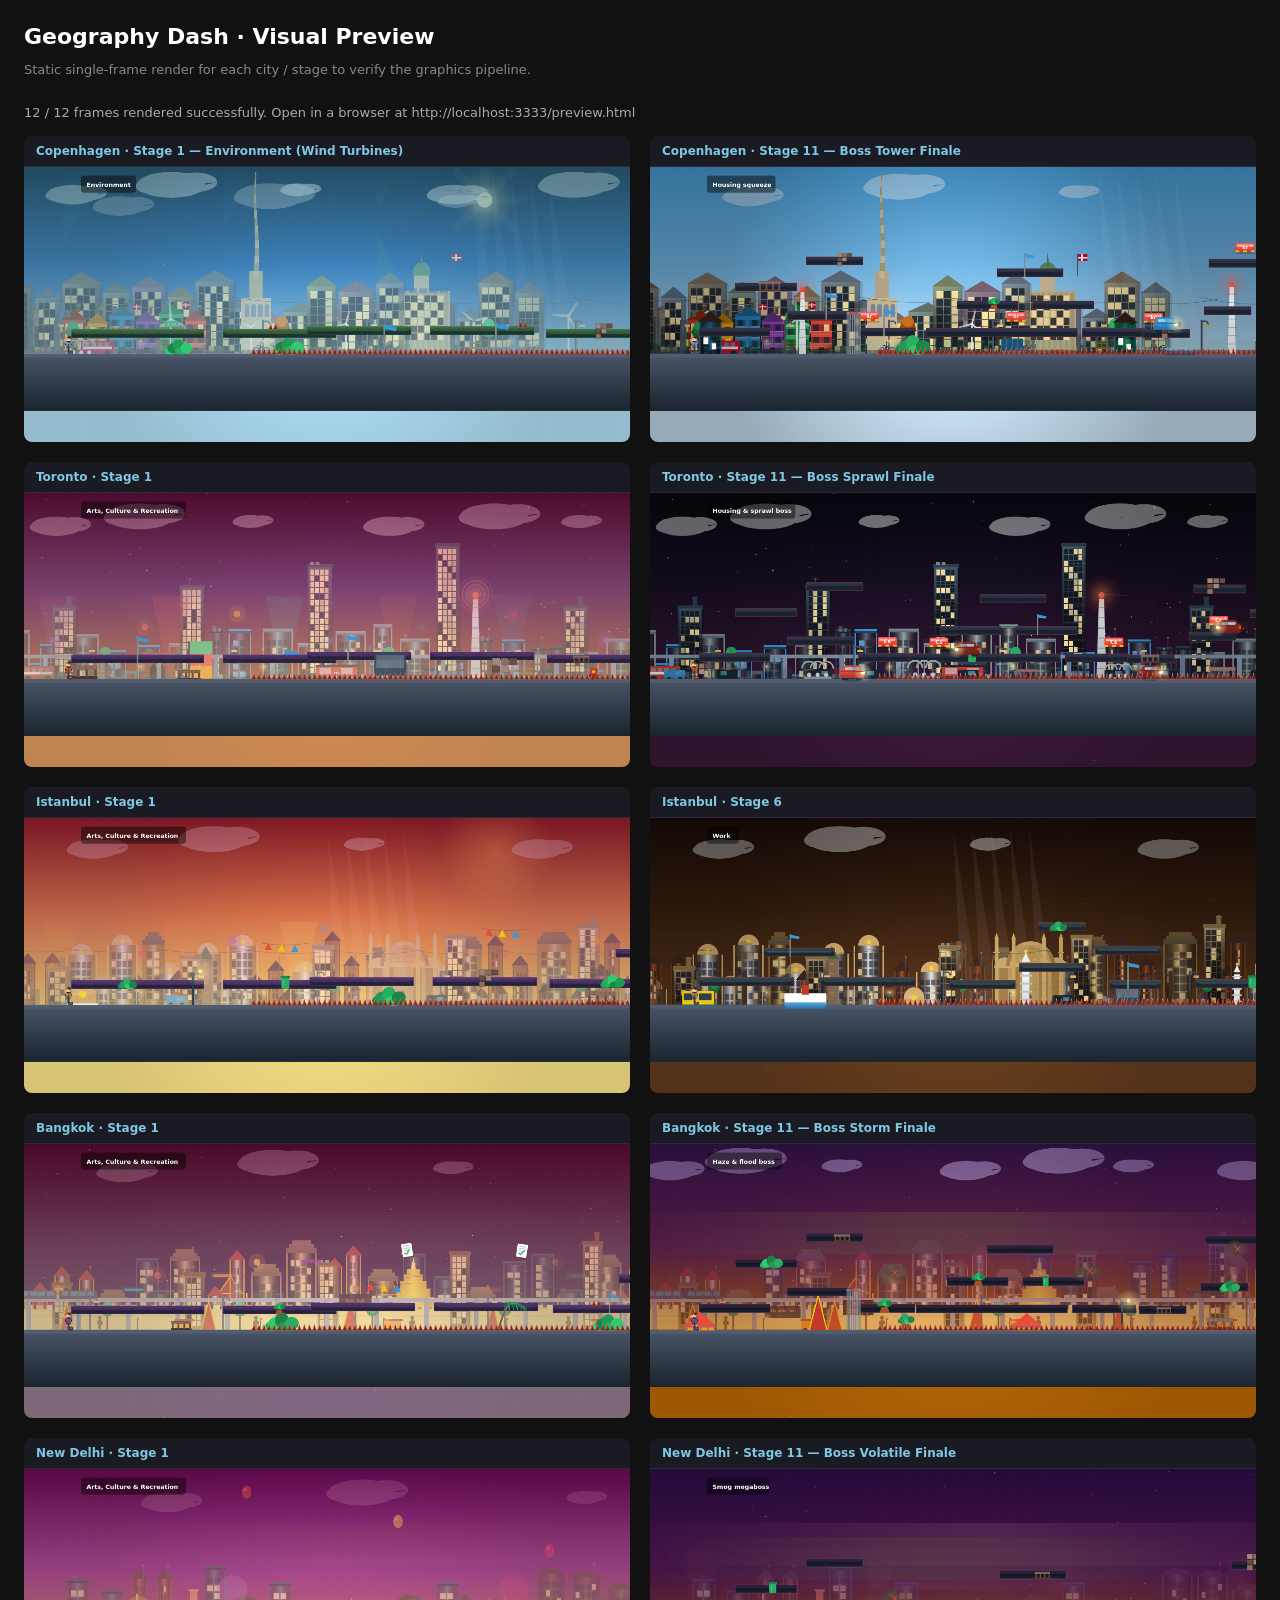
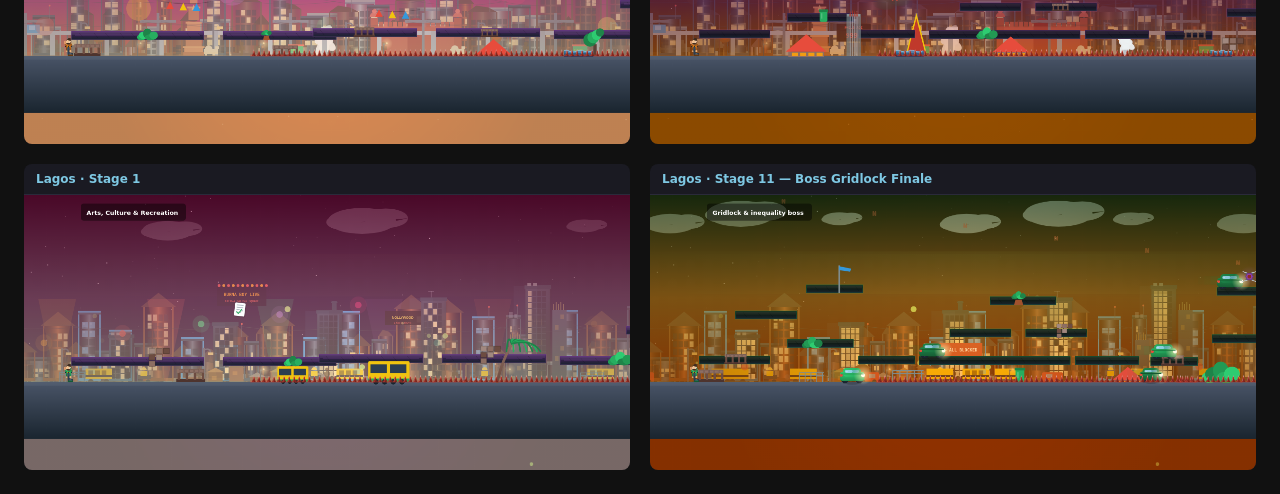
==== preview.html @ f78d0ac2 "Geography Dash!" ====
<!DOCTYPE html>
<html lang="en">
<head>
  <meta charset="utf-8" />
  <title>Geography Dash — Visual Preview</title>
  <style>
    body { background: #111; margin: 0; padding: 24px; font-family: system-ui, sans-serif; color: #eee; }
    h1  { color: #fff; margin: 0 0 4px; font-size: 22px; }
    .sub { color: #888; font-size: 13px; margin-bottom: 28px; }
    .grid { display: grid; grid-template-columns: 1fr 1fr; gap: 20px; }
    .card { background: #1a1a22; border-radius: 8px; overflow: hidden; }
    .card h2 { font-size: 12px; color: #7ec8e3; margin: 0; padding: 8px 12px; border-bottom: 1px solid #2a2a3a; }
    canvas { display: block; width: 100%; }
    #status { color: #aaa; margin-bottom: 16px; font-size: 13px; }
    @media (max-width: 900px) { .grid { grid-template-columns: 1fr; } }
  </style>
</head>
<body>
  <h1>Geography Dash · Visual Preview</h1>
  <p class="sub">Static single-frame render for each city / stage to verify the graphics pipeline.</p>
  <p id="status">Loading scripts…</p>
  <div id="grid" class="grid"></div>

  <script src="js/data.js?v=2"></script>
  <script src="js/deco/core.js?v=2"></script>
  <script src="js/deco/primitives.js?v=2"></script>
  <script src="js/deco/buildings.js?v=2"></script>
  <script src="js/deco/stageThemes.js?v=2"></script>
  <script src="js/deco/player.js?v=2"></script>
  <script src="js/deco/hazards.js?v=2"></script>
  <script src="js/deco/ambient.js?v=2"></script>
  <script src="js/deco/props.js?v=2"></script>
  <script src="js/deco/particles.js?v=2"></script>
  <script src="js/deco/foreground.js?v=2"></script>
  <script src="js/deco/citySkylines.js?v=2"></script>
  <script src="js/deco/stageScatter.js?v=2"></script>
  <script src="js/deco/platforms.js?v=2"></script>
  <script src="js/deco/index.js?v=2"></script>
  <script src="js/sprites.js?v=2"></script>
  <script src="js/cityBackgrounds.js?v=2"></script>
  <script src="js/hubLevels.js?v=2"></script>
  <script src="js/levelTemplates.js?v=2"></script>
  <script src="js/game.js?v=2"></script>

  <script>
    (function () {
      const captures = [
        { cityIdx: 0, stageIdx: 0,  label: 'Copenhagen  ·  Stage 1 — Environment (Wind Turbines)' },
        { cityIdx: 0, stageIdx: 10, label: 'Copenhagen  ·  Stage 11 — Boss Tower Finale' },
        { cityIdx: 1, stageIdx: 0,  label: 'Toronto  ·  Stage 1' },
        { cityIdx: 1, stageIdx: 10, label: 'Toronto  ·  Stage 11 — Boss Sprawl Finale' },
        { cityIdx: 2, stageIdx: 0,  label: 'Istanbul  ·  Stage 1' },
        { cityIdx: 2, stageIdx: 5,  label: 'Istanbul  ·  Stage 6' },
        { cityIdx: 3, stageIdx: 0,  label: 'Bangkok  ·  Stage 1' },
        { cityIdx: 3, stageIdx: 10, label: 'Bangkok  ·  Stage 11 — Boss Storm Finale' },
        { cityIdx: 4, stageIdx: 0,  label: 'New Delhi  ·  Stage 1' },
        { cityIdx: 4, stageIdx: 10, label: 'New Delhi  ·  Stage 11 — Boss Volatile Finale' },
        { cityIdx: 5, stageIdx: 0,  label: 'Lagos  ·  Stage 1' },
        { cityIdx: 5, stageIdx: 10, label: 'Lagos  ·  Stage 11 — Boss Gridlock Finale' },
      ];

      const STATUS = document.getElementById('status');
      const GRID   = document.getElementById('grid');

      STATUS.textContent = 'Rendering frames…';

      const W = 1280, H = 580;
      const c = document.createElement('canvas');
      c.width = W; c.height = H;
      c.style.cssText = 'position:fixed;left:-9999px;top:-9999px;width:' + W + 'px;height:' + H + 'px;';
      document.body.appendChild(c);

      // Slight delay so the body renders the canvas and clientWidth is real
      setTimeout(function () {
        let done = 0;
        const ct = c.getContext('2d');

        for (var i = 0; i < captures.length; i++) {
          var cap = captures[i];
          try {
            var g = new window.GeographyDashGame(c);
            g.beginStage(cap.cityIdx, cap.stageIdx, { checkpointsEnabled: true, resetSpawn: true });
            g.time = 3.0; // advance so animated elements show

            ct.clearRect(0, 0, W, H);
            g.draw();

            // Clone into a display canvas
            var out = document.createElement('canvas');
            out.width = W; out.height = H;
            out.getContext('2d').drawImage(c, 0, 0);

            var card = document.createElement('div');
            card.className = 'card';
            var title = document.createElement('h2');
            title.textContent = cap.label;
            card.appendChild(title);
            card.appendChild(out);
            GRID.appendChild(card);
            done++;
          } catch (e) {
            var card = document.createElement('div');
            card.className = 'card';
            card.innerHTML = '<h2>' + cap.label + ' — ERROR</h2><pre style="color:#f66;padding:8px;font-size:11px">' + e.message + '\n' + (e.stack || '').slice(0,400) + '</pre>';
            GRID.appendChild(card);
          }
        }

        document.body.removeChild(c);
        STATUS.textContent = done + ' / ' + captures.length + ' frames rendered successfully. Open in a browser at http://localhost:3333/preview.html';
      }, 80);
    })();
  </script>
</body>
</html>
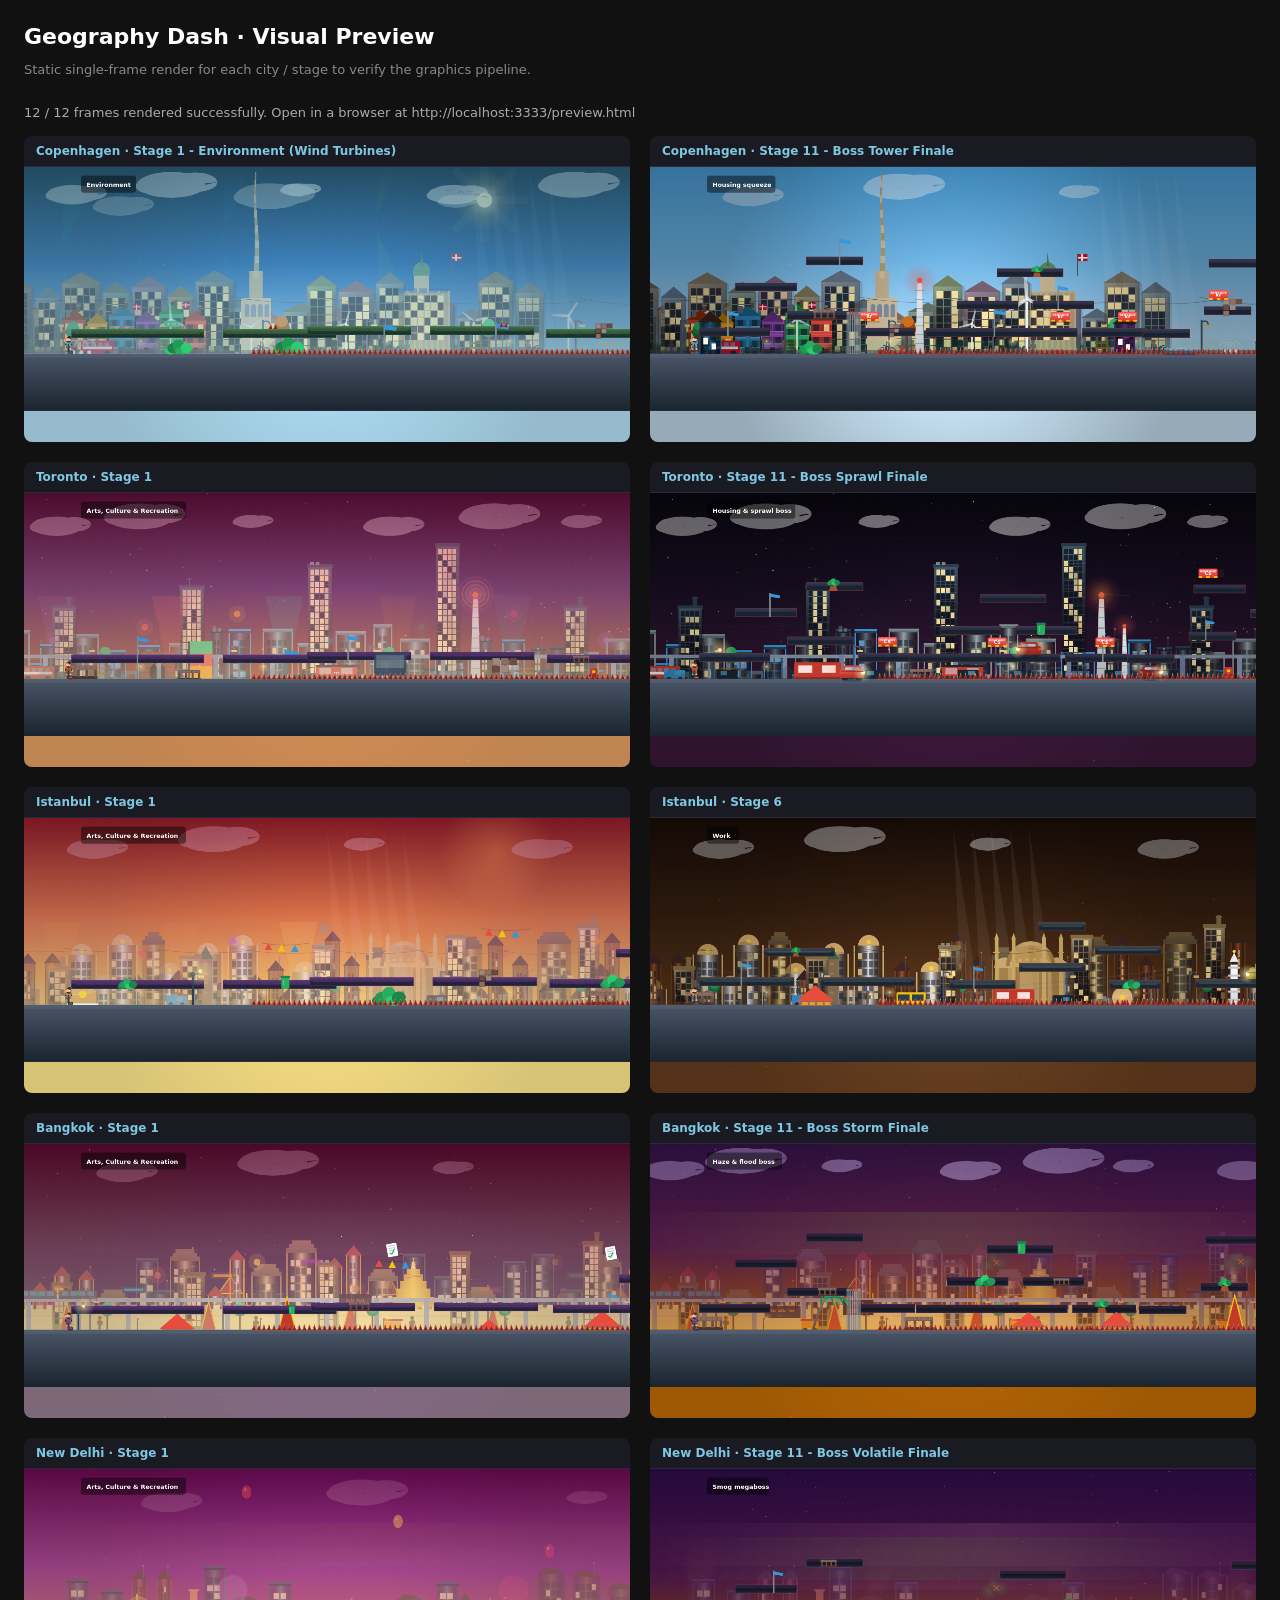
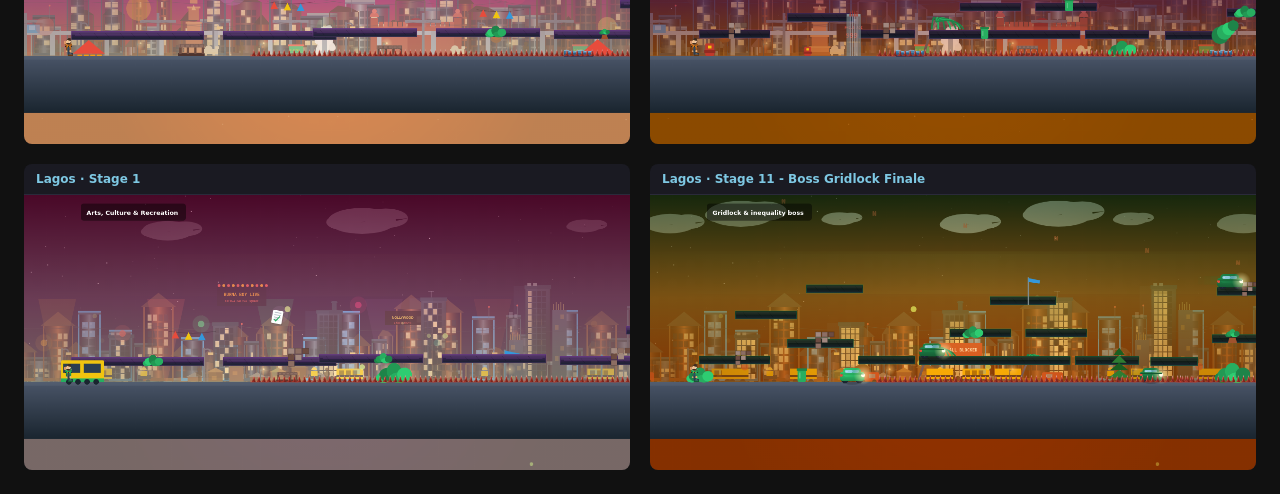
==== commit 00d5275d: "minor adjustment" ====
--- a/preview.html
+++ b/preview.html
@@ -1,8 +1,8 @@
-<!DOCTYPE html>
+﻿<!DOCTYPE html>
 <html lang="en">
 <head>
   <meta charset="utf-8" />
-  <title>Geography Dash — Visual Preview</title>
+  <title>Geography Dash - Visual Preview</title>
   <style>
     body { background: #111; margin: 0; padding: 24px; font-family: system-ui, sans-serif; color: #eee; }
     h1  { color: #fff; margin: 0 0 4px; font-size: 22px; }
@@ -45,18 +45,18 @@
   <script>
     (function () {
       const captures = [
-        { cityIdx: 0, stageIdx: 0,  label: 'Copenhagen  ·  Stage 1 — Environment (Wind Turbines)' },
-        { cityIdx: 0, stageIdx: 10, label: 'Copenhagen  ·  Stage 11 — Boss Tower Finale' },
+        { cityIdx: 0, stageIdx: 0,  label: 'Copenhagen  ·  Stage 1 - Environment (Wind Turbines)' },
+        { cityIdx: 0, stageIdx: 10, label: 'Copenhagen  ·  Stage 11 - Boss Tower Finale' },
         { cityIdx: 1, stageIdx: 0,  label: 'Toronto  ·  Stage 1' },
-        { cityIdx: 1, stageIdx: 10, label: 'Toronto  ·  Stage 11 — Boss Sprawl Finale' },
+        { cityIdx: 1, stageIdx: 10, label: 'Toronto  ·  Stage 11 - Boss Sprawl Finale' },
         { cityIdx: 2, stageIdx: 0,  label: 'Istanbul  ·  Stage 1' },
         { cityIdx: 2, stageIdx: 5,  label: 'Istanbul  ·  Stage 6' },
         { cityIdx: 3, stageIdx: 0,  label: 'Bangkok  ·  Stage 1' },
-        { cityIdx: 3, stageIdx: 10, label: 'Bangkok  ·  Stage 11 — Boss Storm Finale' },
+        { cityIdx: 3, stageIdx: 10, label: 'Bangkok  ·  Stage 11 - Boss Storm Finale' },
         { cityIdx: 4, stageIdx: 0,  label: 'New Delhi  ·  Stage 1' },
-        { cityIdx: 4, stageIdx: 10, label: 'New Delhi  ·  Stage 11 — Boss Volatile Finale' },
+        { cityIdx: 4, stageIdx: 10, label: 'New Delhi  ·  Stage 11 - Boss Volatile Finale' },
         { cityIdx: 5, stageIdx: 0,  label: 'Lagos  ·  Stage 1' },
-        { cityIdx: 5, stageIdx: 10, label: 'Lagos  ·  Stage 11 — Boss Gridlock Finale' },
+        { cityIdx: 5, stageIdx: 10, label: 'Lagos  ·  Stage 11 - Boss Gridlock Finale' },
       ];
 
       const STATUS = document.getElementById('status');
@@ -101,7 +101,7 @@
           } catch (e) {
             var card = document.createElement('div');
             card.className = 'card';
-            card.innerHTML = '<h2>' + cap.label + ' — ERROR</h2><pre style="color:#f66;padding:8px;font-size:11px">' + e.message + '\n' + (e.stack || '').slice(0,400) + '</pre>';
+            card.innerHTML = '<h2>' + cap.label + ' - ERROR</h2><pre style="color:#f66;padding:8px;font-size:11px">' + e.message + '\n' + (e.stack || '').slice(0,400) + '</pre>';
             GRID.appendChild(card);
           }
         }
